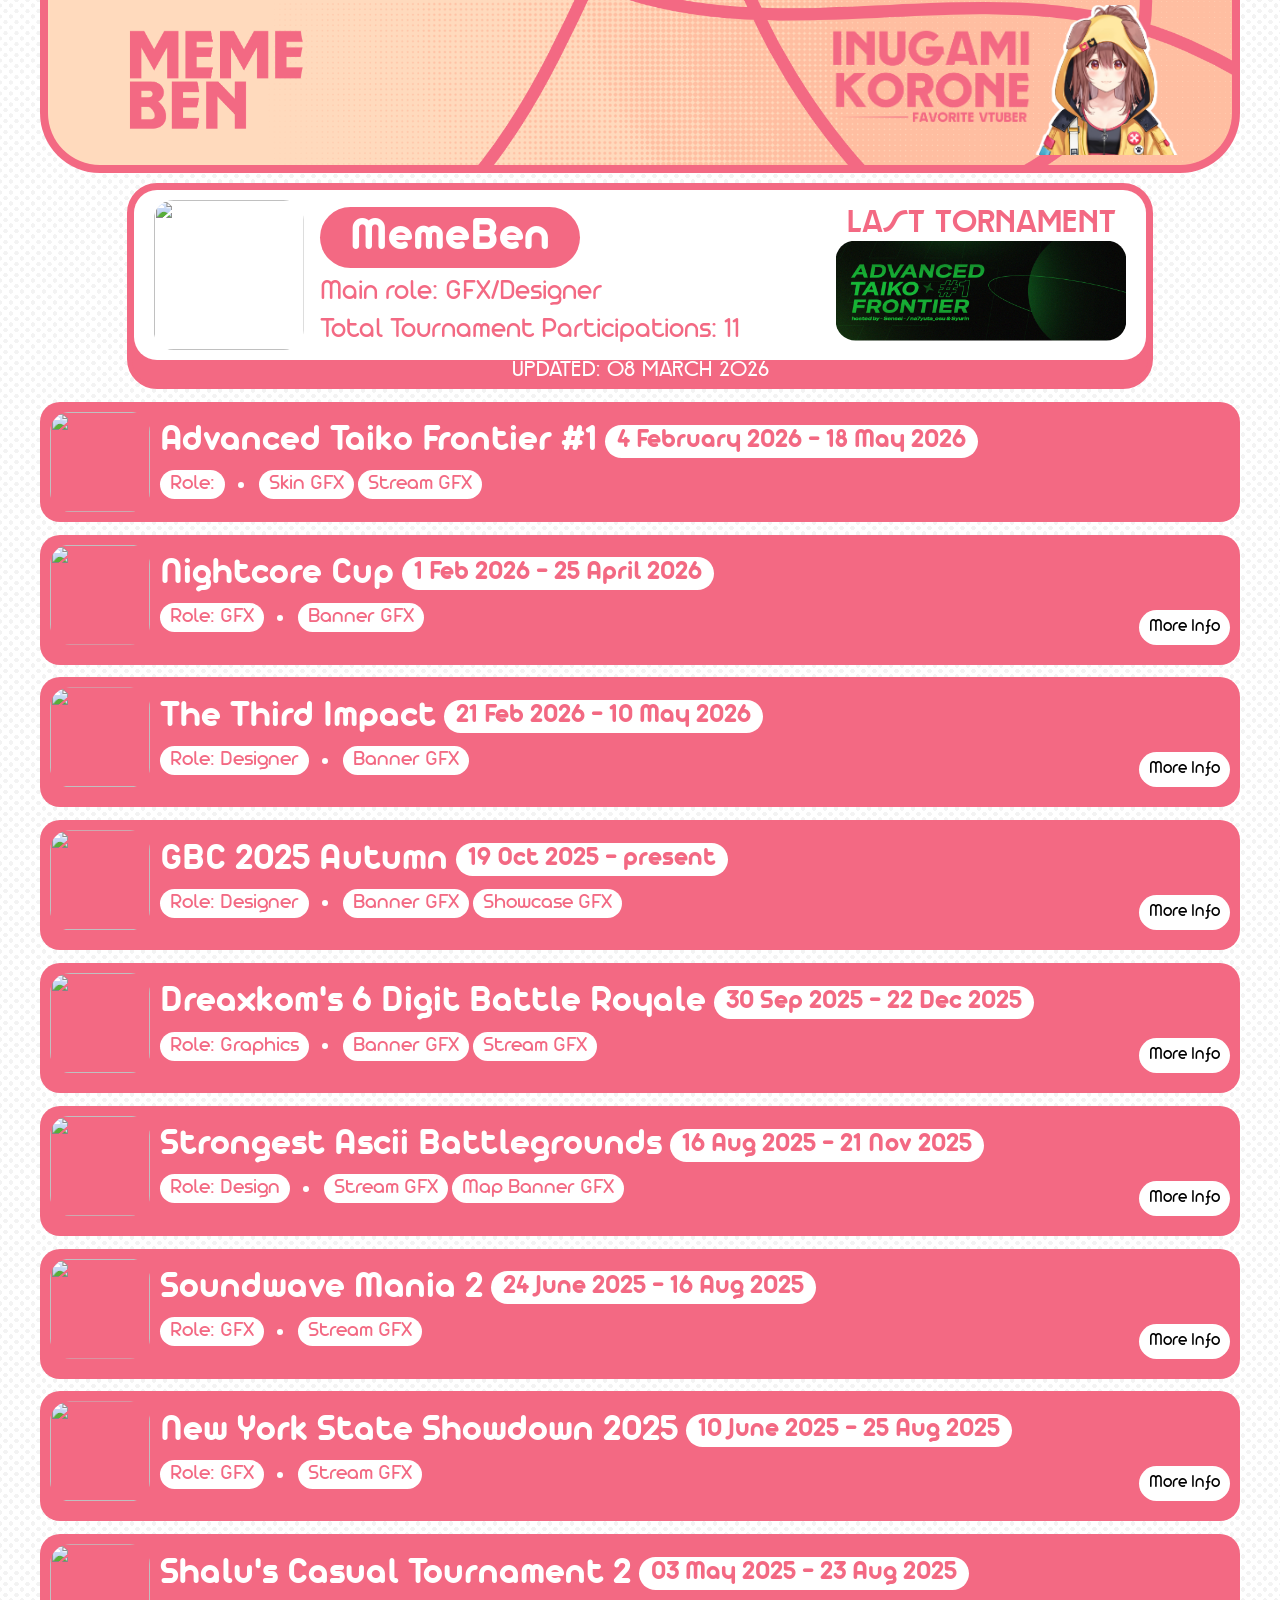
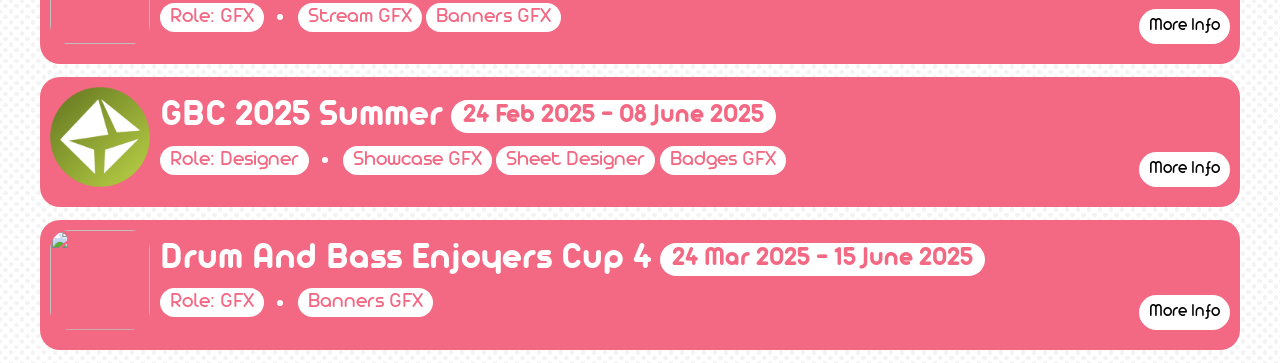
==== portfolio.html @ 687879a4 "Updating New Tournaments" ====
<html lang="en">
    <title>MemeBen's Tournament History</title>
    <head>
        <link rel="icon" href="memeben.ico" type="image/x-icon">
        <link rel="stylesheet" href="fonts.css">
        <link rel="stylesheet" href="portfolio/anim.css">
        <link rel="stylesheet" href="portfolio/main.css">
    </head>
    <body>
        <header>
            <img class="logo" src="logo.png" height="100px"></img>
            <korone>
                <img class="name" src="inu.png" width="200px"></img>
                <img class="korone" src="news/korone.png" height="150px"></img>
            </korone>
        </header>
        <player>
            <insidePlayer>
                <img class="ic" src="https://a.ppy.sh/18171966?1749577875.jpeg" width="150px"></img>
                <info-p>
                    <zones>
                        <nick>MemeBen</nick>
                    </zones>
                    <infoL>Main role: GFX/Designer</infoL>
                    <infoL>Total Tournament Participations: 11</infoL>
                </info-p>
                <last>
                    <lst-t>Last Tornament</lst-t>
                    <a href="https://taiko-frontier.vercel.app/en/atf1"><img class="ic" src="portfolio/exmpls/ATFmain4.png" height="100px"></img></a>
                </last>
            </insidePlayer>
            <updt>Updated: 08 March 2026</updt>
        </player>
        <tourns>
            <tour-box>
                <info-m>
                    <img class="ic" src="https://cdn.discordapp.com/icons/1459033965502402562/7e3ac7be8cafeac6f1b589ba25f91837.webp" width="100px"></img>
                    <tit-b>
                        <tour>
                            <a href="https://taiko-frontier.vercel.app/en/atf1">Advanced Taiko Frontier #1</a><time>4 February 2026 - 18 May 2026</time>
                        </tour>
                        <tags>
                            <role>Role: </role>
                            <roletags>
                                <tag>Skin GFX</tag>
                                <tag>Stream GFX</tag>
                            </roletags>
                        </tags>
                    </tit-b>
                </info-m>
            </tour-box>
            <tour-box>
                <info-m>
                    <img class="ic" src="https://cdn.discordapp.com/icons/1461597170720313502/34dc43364f1acf4e826cc357f7133b22.webp" width="100px"></img>
                    <tit-b>
                        <tour>
                            <a href="https://osu.ppy.sh/community/forums/topics/2173714">Nightcore Cup</a><time>1 Feb 2026 - 25 April 2026</time>
                        </tour>
                        <tags>
                            <role>Role: GFX</role>
                            <roletags>
                                <tag>Banner GFX</tag>
                            </roletags>
                        </tags>
                    </tit-b>
                    <div class="colps" onclick="collaps('NCC')">More Info</div>
                </info-m>
                <div class="contnNCC">
                    <exmp>
                        Main Banner:
                        <img class="exmpl" src="portfolio/exmpls/Banner.png" height="150px">
                    </exmp>
                </div>
            </tour-box>
            <tour-box>
                <info-m>
                    <img class="ic" src="https://cdn.discordapp.com/icons/1382050839799267500/fdd0450c9b1181b3eb192a1c9b322e60.png" width="100px"></img>
                    <tit-b>
                        <tour>
                            <a href="https://osu.ppy.sh/community/forums/topics/2158377">The Third Impact</a><time>21 Feb 2026 - 10 May 2026</time>
                        </tour>
                        <tags>
                            <role>Role: Designer</role>
                            <roletags>
                                <tag>Banner GFX</tag>
                            </roletags>
                        </tags>
                    </tit-b>
                    <div class="colps" onclick="collaps('TTI')">More Info</div>
                </info-m>
                <div class="contnTTI">
                    <exmp>
                        Main Banner:
                        <img class="exmpl" src="portfolio/exmpls/banner3.png" height="150px">
                    </exmp>
                </div>
            </tour-box>
            <tour-box>
                <info-m>
                    <img class="ic" src="https://cdn.discordapp.com/icons/1154385016776822905/efa36dd42c2c02a47d18cd5e38da9c38.png" width="100px"></img>
                    <tit-b>
                        <tour>
                            <a href="https://osu.ppy.sh/community/forums/topics/2135606">GBC 2025 Autumn</a><time>19 Oct 2025 - present</time>
                        </tour>
                        <tags>
                            <role>Role: Designer</role>
                            <roletags>
                                <tag>Banner GFX</tag>
                                <tag>Showcase GFX</tag>
                            </roletags>
                        </tags>
                    </tit-b>
                    <div class="colps" onclick="collaps('GBC25Au')">More Info</div>
                </info-m>
                <div class="contnGBC25Au">
                    <exmp>
                        Main Banner:
                        <img class="exmpl" src="portfolio/exmpls/fifth-fixed.jpg" height="150px">
                    </exmp>
                </div>
            </tour-box>
            <tour-box>
                <info-m>
                    <img class="ic" src="https://cdn.discordapp.com/icons/1295859371330502699/4c0f0af33422fcfa94f4d90eac8d8a99.png" width="100px"></img>
                    <tit-b>
                        <tour>
                            <a href="https://osu.ppy.sh/community/forums/topics/2135606">Dreaxkom's 6 Digit Battle Royale</a><time>30 Sep 2025 - 22 Dec 2025</time>
                        </tour>
                        <tags>
                            <role>Role: Graphics</role>
                            <roletags>
                                <tag>Banner GFX</tag><tag>Stream GFX</tag>
                            </roletags>
                        </tags>
                    </tit-b>
                    <div class="colps" onclick="collaps('6DBR2I')">More Info</div>
                </info-m>
                <div class="contnBR2I">
                    <exmp>
                        Main Banner:
                        <img class="exmpl" src="portfolio/exmpls/1st.png" height="150px">
                    </exmp>
                    <a href="https://drive.google.com/drive/folders/1uKGJGY8dQFeeJdvmcEfN2SBrHuGiaF-o">
                        All Content
                    </a>
                </div>
            </tour-box>
            <tour-box>
                <info-m>
                    <img class="ic" src="https://cdn.discordapp.com/icons/1387560564586184925/963d240b052ca460a5add2343617caaf.png" width="100px"></img>
                    <tit-b>
                        <tour>
                            <a href="https://osu.ppy.sh/community/forums/topics/2104987">Strongest Ascii Battlegrounds</a><time>16 Aug 2025 - 21 Nov 2025</time>
                        </tour>
                        <tags>
                            <role>Role: Design</role>
                            <roletags>
                                <tag>Stream GFX</tag><tag>Map Banner GFX</tag>
                            </roletags>
                        </tags>
                    </tit-b>
                    <div class="colps" onclick="collaps('SAB')">More Info</div>
                </info-m>
                <div class="contnSAB">
                    <exmp>
                        Qualifier NM5 Banner:
                        <img class="exmpl" src="portfolio/exmpls/qual-nm5.png" height="150px">
                    </exmp>
                    <a href="https://drive.google.com/drive/folders/1SZliUXJhoOVesboN_a2pR-aohmSNA7UW">
                        All Content
                    </a>
                </div>
            </tour-box>
            <tour-box>
                <info-m>
                    <img class="ic" src="https://cdn.discordapp.com/icons/1200549931195310302/33ba51b05773b115533d634b9db0a0f0.png" width="100px"></img>
                    <tit-b>
                        <tour>
                            <a href="https://osu.ppy.sh/community/forums/topics/2067944">Soundwave Mania 2</a><time>24 June 2025 - 16 Aug 2025</time>
                        </tour>
                        <tags>
                            <role>Role: GFX</role>
                            <roletags>
                                <tag>Stream GFX</tag>
                            </roletags>
                        </tags>
                    </tit-b>
                    <div class="colps" onclick="collaps('SM2')">More Info</div>
                </info-m>
                <div class="contnM2">
                    <exmp>
                        Tournament Client Background:
                        <img class="exmpl" src="portfolio/exmpls/sm2.png" height="150px">
                    </exmp>
                    <a href="https://drive.google.com/drive/folders/1LwTMz0Hmt2BUdgdyYm0cncBE-f6vT9MR">
                        All Content
                    </a>
                </div>
            </tour-box>
            <tour-box>
                <info-m>
                    <img class="ic" src="https://cdn.discordapp.com/icons/581677151544147978/7e9dec96d9b015ca2be703c200d535bf.png" width="100px"></img>
                    <tit-b>
                        <tour>
                            <a href="https://osu.ppy.sh/community/forums/topics/2090778">New York State Showdown 2025</a><time>10 June 2025 - 25 Aug 2025</time>
                        </tour>
                        <tags>
                            <role>Role: GFX</role>
                            <roletags>
                                <tag>Stream GFX</tag>
                            </roletags>
                        </tags>
                    </tit-b>
                    <div class="colps" onclick="collaps('NYSS25')">More Info</div>
                </info-m>
                <div class="contnN">
                    <exmp>
                        Tournament Client Background:
                        <img class="exmpl" src="portfolio/exmpls/nyss.png" height="150px">
                    </exmp>
                    <a href="https://drive.google.com/drive/folders/14rnNWCMEOkqfQVs_S-iycE-rmlZ5J1H5?usp=drive_link">
                        All Content
                    </a>
                </div>
            </tour-box>
            <tour-box>
                <info-m>
                    <img class="ic" src="https://cdn.discordapp.com/icons/1224428145873125448/ab88af3debbefd0dd38d9470cf4c079b.png" width="100px"></img>
                    <tit-b>
                        <tour>
                            <a href="https://osu.ppy.sh/community/forums/topics/2074239">Shalu's Casual Tournament 2</a><time>03 May 2025 - 23 Aug 2025</time>
                        </tour>
                        <tags>
                            <role>Role: GFX</role>
                            <roletags>
                                <tag>Stream GFX</tag>
                                <tag>Banners GFX</tag>
                            </roletags>
                        </tags>
                    </tit-b>
                    <div class="colps" onclick="collaps('SCT')">More Info</div>
                </info-m>
                <div class="contnS">
                    <exmp>
                        Banner Example:
                        <img class="exmpl" src="portfolio/exmpls/shalu-main-banner.png" height="150px">
                    </exmp>
                    <a href="https://drive.google.com/drive/folders/1uKGJGY8dQFeeJdvmcEfN2SBrHuGiaF-o">
                        All Content
                    </a>
                </div>
            </tour-box>
            <tour-box>
                <info-m>
                    <img class="ic" src="portfolio/arc-icons/gbc.png" width="100px"></img>
                    <tit-b>
                        <tour>
                            <a href="https://osu.ppy.sh/community/forums/topics/2045815">GBC 2025 Summer</a><time>24 Feb 2025 - 08 June 2025</time>
                        </tour>
                        <tags>
                            <role>Role: Designer</role>
                            <roletags>
                                <tag>Showcase GFX</tag>
                                <tag>Sheet Designer</tag>
                                <tag>Badges GFX</tag>
                            </roletags>
                        </tags>
                    </tit-b>
                    <div class="colps" onclick="collaps('GB')">More Info</div>
                </info-m>
                <div class="contnG">
                    <exmp>
                        GrandFinals TB Showcase:
                        <iframe src="https://player.bilibili.com/player.html?isOutside=true&aid=114613987313126&bvid=BV18z7SzDEAX&cid=30288250394&p=1" scrolling="no" frameborder="no" framespacing="0" allowfullscreen="true"></iframe>
                    </exmp>
                    <a href="https://docs.qq.com/sheet/DTWN3SENhT3FRcXJU">
                        Designed Sheet
                    </a>
                </div>
            </tour-box>
            <tour-box>
                <info-m>
                    <img class="ic" src="https://cdn.discordapp.com/icons/930251566236184587/91c1f18720690e0f1a2701b3430ba1e5.png" width="100px"></img>
                    <tit-b>
                        <tour>
                            <a href="https://osu.ppy.sh/community/forums/topics/2045040">Drum And Bass Enjoyers Cup 4</a><time>24 Mar 2025 - 15 June 2025</time>
                        </tour>
                        <tags>
                            <role>Role: GFX</role>
                            <roletags>
                                <tag>Banners GFX</tag>
                            </roletags>
                        </tags>
                    </tit-b>
                    <div class="colps" onclick="collaps('DNB')">More Info</div>
                </info-m>
                <div class="contnD">
                    <exmp>
                        Banner Example:
                        <img class="exmpl" src="portfolio/exmpls/Banner-map.png" height="150px">
                    </exmp>
                    <a href="https://drive.google.com/drive/folders/1bFXJ3-BeDnmY52nuGgUVnZ9UVYeE-q5S">
                        All Content
                    </a>
                </div>
            </tour-box>
        </tourns>
        <script>
                function collaps(id){
                    if(id==="DNB") {
                        var content=document.getElementsByClassName("contnD");
                    } else if(id==="GB") {
                        var content=document.getElementsByClassName("contnG");
                    } else if(id==="SCT") {
                        var content=document.getElementsByClassName("contnS");
                    } else if(id==="NYSS25") {
                        var content=document.getElementsByClassName("contnN");
                    } else if(id==="SM2") {
                        var content=document.getElementsByClassName("contnM2");
                    } else if(id==="SAB") {
                        var content=document.getElementsByClassName("contnSAB");
                    } else if(id==="6DBR2I") {
                        var content=document.getElementsByClassName("contnBR2I");
                    } else if(id==="GBC25Au") {
                        var content=document.getElementsByClassName("contnGBC25Au");
                    } else if(id==="TTI") {
                        var content=document.getElementsByClassName("contnTTI");
                    } else if(id==="NCC") {
                        var content=document.getElementsByClassName("contnNCC");
                    }

                    Array.prototype.forEach.call(content, function(element) {
                        if (element.style.maxHeight) {
                            element.style.maxHeight=null;
                            element.style.padding=null;
                            element.style.opacity=null;
                        } else {
                            element.style.maxHeight="100%";
                            element.style.padding="10px 20px";
                            element.style.opacity=1;
                        };
                    });
                }
        </script>
    </body>
</html>
---- fonts.css ----
@font-face {
    font-family: Casagrande-Bold;
    src: url(fonts/CasagrandeAntifascista-Bold_0.ttf);
}

@font-face {
    font-family: Casagrande;
    src: url(fonts/CasagrandeAntifascista-Medium_0.ttf);
}

@font-face {
    font-family: Casagrande-Reg;
    src: url(fonts/CasagrandeAntifascista-Regular_0.ttf);
}

@font-face {
    font-family: Arista-Bold;
    src: url(fonts/AristaPro-Bold.ttf);
}

@font-face {
    font-family: Arista;
    src: url(fonts/AristaPro-Regular.ttf);
}
---- portfolio/anim.css ----
player {
    animation-duration: 1s;
    animation-name:Appear;
}

tour-box {
    animation-duration:2s;
    animation-name:Appear;
}

@keyframes Appear {
    from {
        translate:0 3vh;
        opacity:0;
    }

    to {
        translate:0;
        opacity:1;
    }
}
---- portfolio/main.css ----
body {
    max-width:1200px;
    margin:auto;
    background-image:url(grain.png);
    background-size: 0.5;
    background-repeat:repeat;
    overflow-x:hidden;
}

h1 {
    font-size: 4rem;
}

h1::before,
h1::after {
    display: inline-block;
    content: "";
    border-top: 3px solid #f36983;
    width:10vw;
    margin: 0 1rem;
    transform: translateY(-1rem);
    border-radius:2px;
}

header {
    display:flex;
    align-items:center;
    justify-content:space-between;
    padding:5px 50px 10px 80px;
    border:8px solid #f36983;
    background-color:#ffdabd;
    background-image:url(bg.png);
    background-position:0 70%;
    background-size:cover;
    border-top:#ffa39900;
    border-radius:0 0 60px 60px;
}

korone {
    display: flex;
    align-items: center;
}


headers {
    display:flex;
    justify-content:space-evenly;
}

txt {
    font-family:Casagrande;
    font-size:50px;
    color:#f36983;
}

txt:hover {
    cursor: default;
}

player {
    border-radius:30px;
    background:#f36983;
    border:5px solid #f36983;
    display:grid;
    padding:2px;
    justify-content:center;
    width:fit-content;
    margin:10px auto;
}

insidePlayer {
    border-radius:23px;
    padding:10px 20px;
    background:white;
    display:flex;
    justify-content:center;
    width:fit-content;
}

updt {
    font-family:Casagrande-Reg;
    font-size:1.4em;
    color:white;
    text-align: center;
}

info-p {
    display:grid;
    align-content:space-around;
    margin-left:1em;
    margin-right:5em;
}

infoL {
    font-family:Arista;
    font-size:1.8em;
    color:#f36983;  
}

nick {
    padding:10px 30px;
    border-radius:40px;
    background:#f36983;
    font-family:Arista-Bold;
    color:white;
    font-size:3em;
}

zones {
    display:flex;
    align-items:center;
}

zone {
    font-family:Arista;
    font-size:2em;
    color:#f36983;  
}

zone::before {
    content:"";
    margin:auto 0.5em auto;
    border:2px solid #f36983; 
    border-radius:10px;
}

last {
    margin-left:1em;
    display:grid;
    justify-content:end;
    align-content:center;
}

lst-t {
    font-family:Casagrande;
    font-size:2em;
    color:#f36983;
    text-align:center;
}

tour-box {
    display:block;
    background:#f36983;
    padding:10px;
    border-radius:20px;
    margin:1vw 0;
}

tour {
    display:flex;
    align-items:center;
}

time {
    margin-left:0.3em;
    padding:5px 12px;
    font-family:Arista-Bold;
    color:#f36983;
    font-size:1.7em;
    background:white;
    border-radius:20px;
}

info-m {
    display:flex;
}

tit-b {
    margin-left:10px;
    display:grid;
    align-content:space-evenly;
    justify-content:center;
}

tit-b a {
    font-family:Arista-Bold;
    color:white;
    font-size:2.4em;
    text-decoration:none;
}

tags {
    display:flex;
}

role {
    font-family:Arista;
    color:#f36983;
    font-size:1.4em;
    border-radius:20px;
    background:white;
    padding:5px 10px;
}

tag {
    font-family:Arista;
    color:#f36983;
    font-size:1.4em;
    border-radius:20px;
    background:white;
    padding:5px 10px;
    margin:0 0.1em;
}

roletags {
    display:flex;
    justify-content:center;
    align-items:center;
}

roletags::before {
    content:"";
    margin:auto 0.8em auto;
    border:3px solid rgb(255, 255, 255);
    border-radius:10px;
}

.colps {
    font-family:Arista;
    font-size:1.1em;
    user-select: none;
    display:block;
    margin-left:auto;
    margin-right:0;
    margin-top:auto;
    margin-bottom:0;
    background-color:white;
    padding:10px;
    border-radius:20px;
    transition: background-color 0.3s;
}

.colps:hover {
    background-color:rgb(212, 212, 212);
}

.contnD, .contnG, .contnS, .contnN, .contnM2, .contnD6, .contnSAB, .contnBR2I, .contnGBC25Au, .contnTTI, .contnNCC, .contnATF1 {
    display:grid;
    margin-top:10px;
    background:white;
    border-radius:20px;
    padding:0;
    max-height:0;
    opacity:0;
    overflow:hidden;
    transition:max-height 0.4s ease-out, opacity 0.5s, padding 0.3s ease-in-out;
}

exmp {
    display:flex;
    justify-content:space-between;
    align-items:center;
    font-family:Arista;
    font-size:2em;
}

.exmpl {
    clip-path:xywh(0 0 100% 100% round 20px)
}

.contnD a, .contnS a, .contnG a, .contnM2 a, .contnN a, .contnD6 a, .contnSAB a, .contnBR2I a {
    display:flex;
    justify-content:space-around;
    margin-top:10px;
    text-decoration:none;
    border-radius:20px;
    background-color:#f36983;
    color:white;
    font-family:Arista-Bold;
    font-size:1.5em;
    text-decoration:none;
    transition: background-color 0.3s;
    padding:6px;
}

.contnD a:hover, .contnS a:hover, .contnG a:hover, .contnM2 a:hover, .contnN a:hover, .contnSAB a:hover, .contnBR2I a:hover{
    background-color:#ee5d78;
}

.ic {
    clip-path:xywh(0 0 100% 100% round 20px)
}
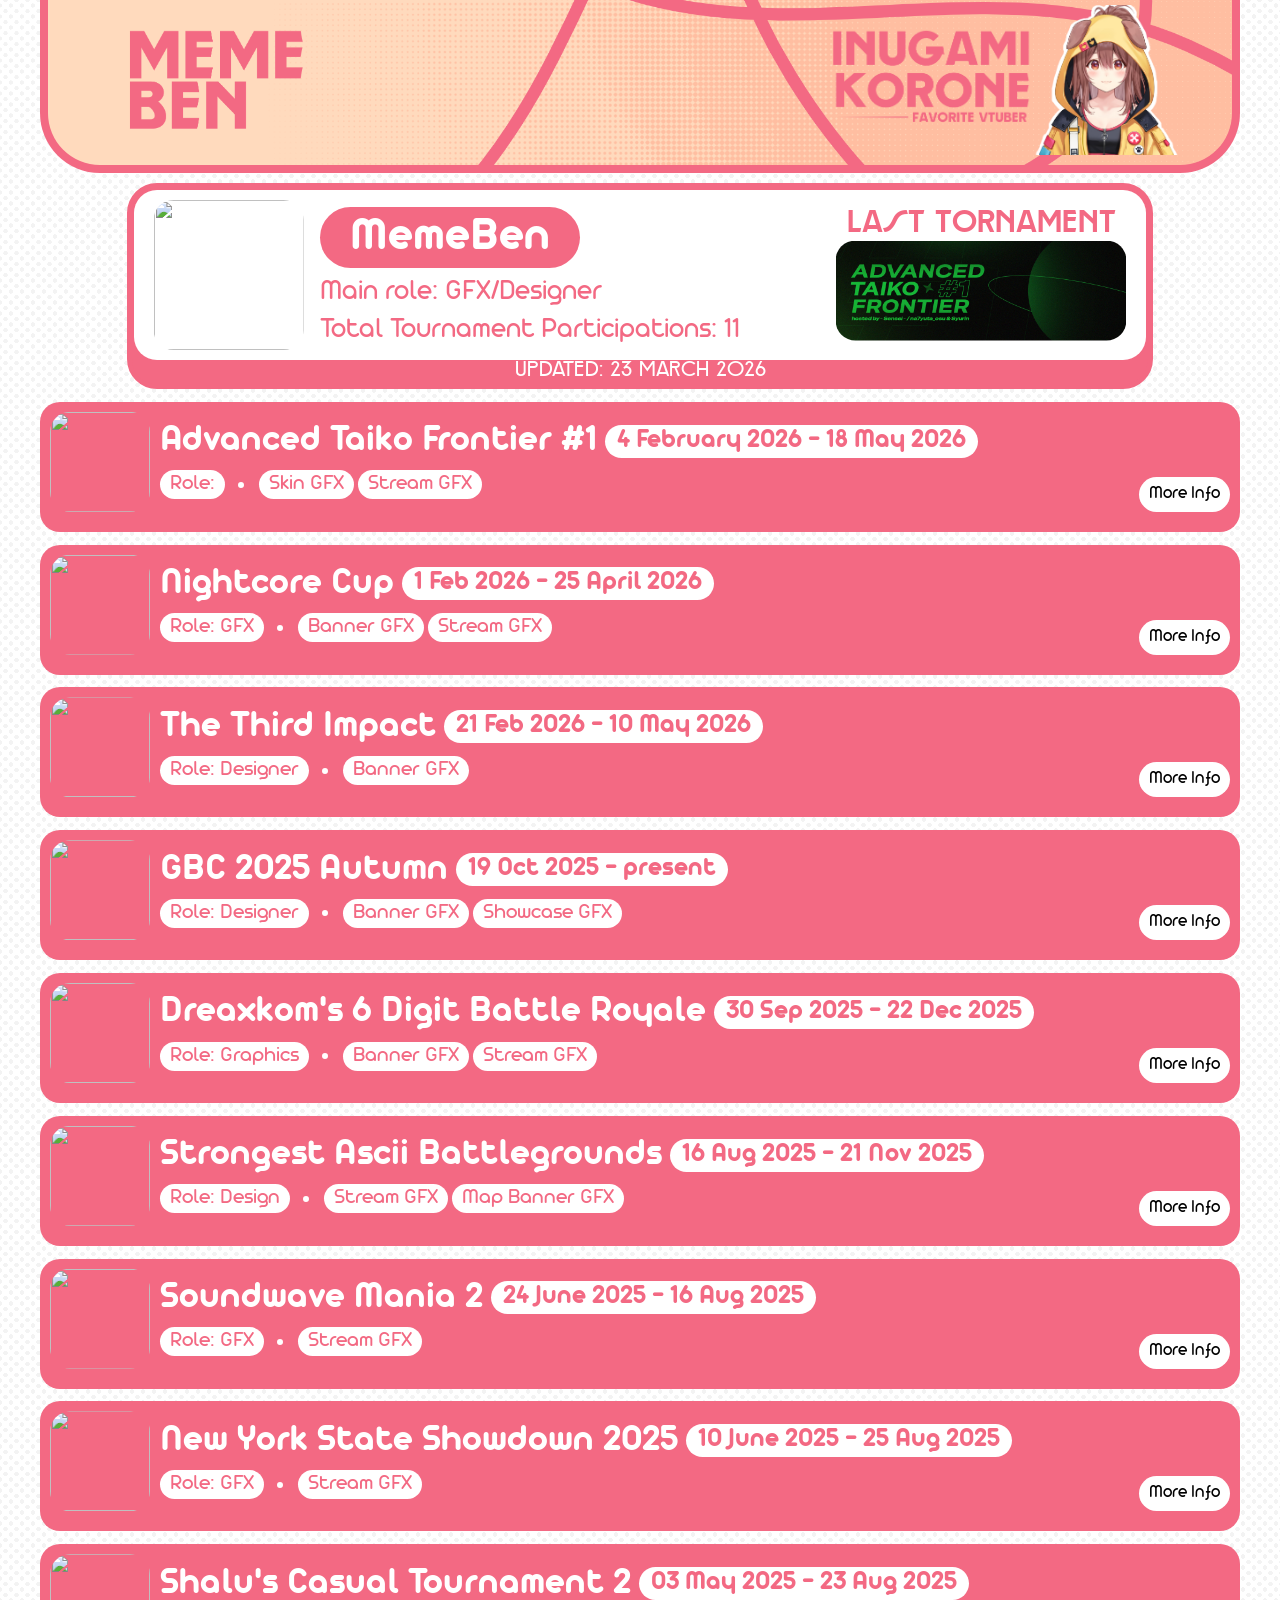
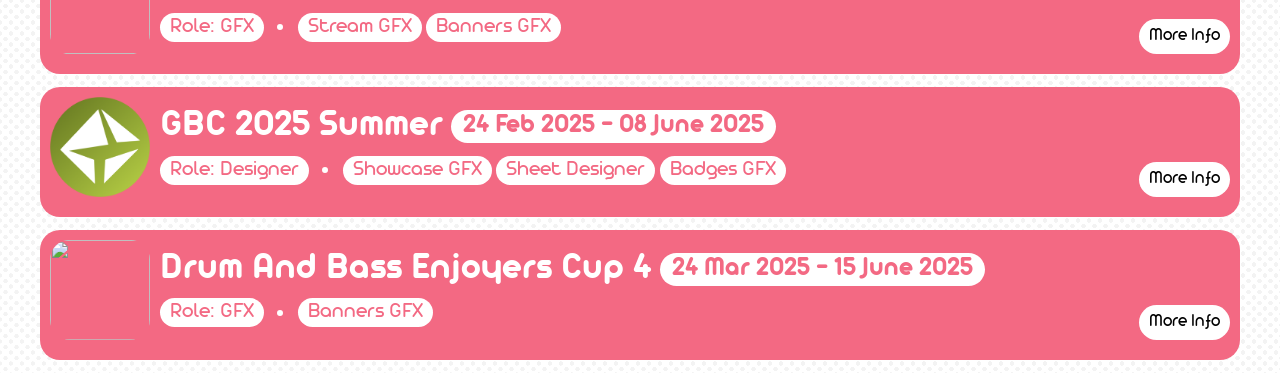
==== commit 3c8dff49: "Upd (New info abt NCC&ATF#1)" ====
--- a/portfolio.html
+++ b/portfolio.html
@@ -29,7 +29,7 @@
                     <a href="https://taiko-frontier.vercel.app/en/atf1"><img class="ic" src="portfolio/exmpls/ATFmain4.png" height="100px"></img></a>
                 </last>
             </insidePlayer>
-            <updt>Updated: 08 March 2026</updt>
+            <updt>Updated: 23 March 2026</updt>
         </player>
         <tourns>
             <tour-box>
@@ -47,6 +47,14 @@
                             </roletags>
                         </tags>
                     </tit-b>
+                    <div class="colps" onclick="collaps('ATF1')">More Info</div>
+                </info-m>
+                <div class="contnATF1">
+                    <exmp>
+                        Taiko Background:
+                        <img class="exmpl" src="portfolio/exmpls/taiko.png" height="150px">
+                    </exmp>
+                </div>
                 </info-m>
             </tour-box>
             <tour-box>
@@ -60,6 +68,7 @@
                             <role>Role: GFX</role>
                             <roletags>
                                 <tag>Banner GFX</tag>
+                                <tag>Stream GFX</tag>
                             </roletags>
                         </tags>
                     </tit-b>
@@ -67,8 +76,8 @@
                 </info-m>
                 <div class="contnNCC">
                     <exmp>
-                        Main Banner:
-                        <img class="exmpl" src="portfolio/exmpls/Banner.png" height="150px">
+                        "Starting Soon" Screen:
+                        <img class="exmpl" src="portfolio/exmpls/NCC-str-sn.png" height="150px">
                     </exmp>
                 </div>
             </tour-box>
@@ -271,7 +280,7 @@
                 <div class="contnG">
                     <exmp>
                         GrandFinals TB Showcase:
-                        <iframe src="https://player.bilibili.com/player.html?isOutside=true&aid=114613987313126&bvid=BV18z7SzDEAX&cid=30288250394&p=1" scrolling="no" frameborder="no" framespacing="0" allowfullscreen="true"></iframe>
+                        <iframe src="https://player.bilibili.com/player.html?isOutside=true&aid=114613987313126&bvid=BV18z7SzDEAX&cid=30288250394&p=1&autoplay=0&muted=1" scrolling="no" frameborder="no" framespacing="0" allowfullscreen="true"></iframe>
                     </exmp>
                     <a href="https://docs.qq.com/sheet/DTWN3SENhT3FRcXJU">
                         Designed Sheet
@@ -327,6 +336,8 @@
                         var content=document.getElementsByClassName("contnTTI");
                     } else if(id==="NCC") {
                         var content=document.getElementsByClassName("contnNCC");
+                    } else if(id==="ATF1") {
+                        var content=document.getElementsByClassName("contnATF1");
                     }
 
                     Array.prototype.forEach.call(content, function(element) {
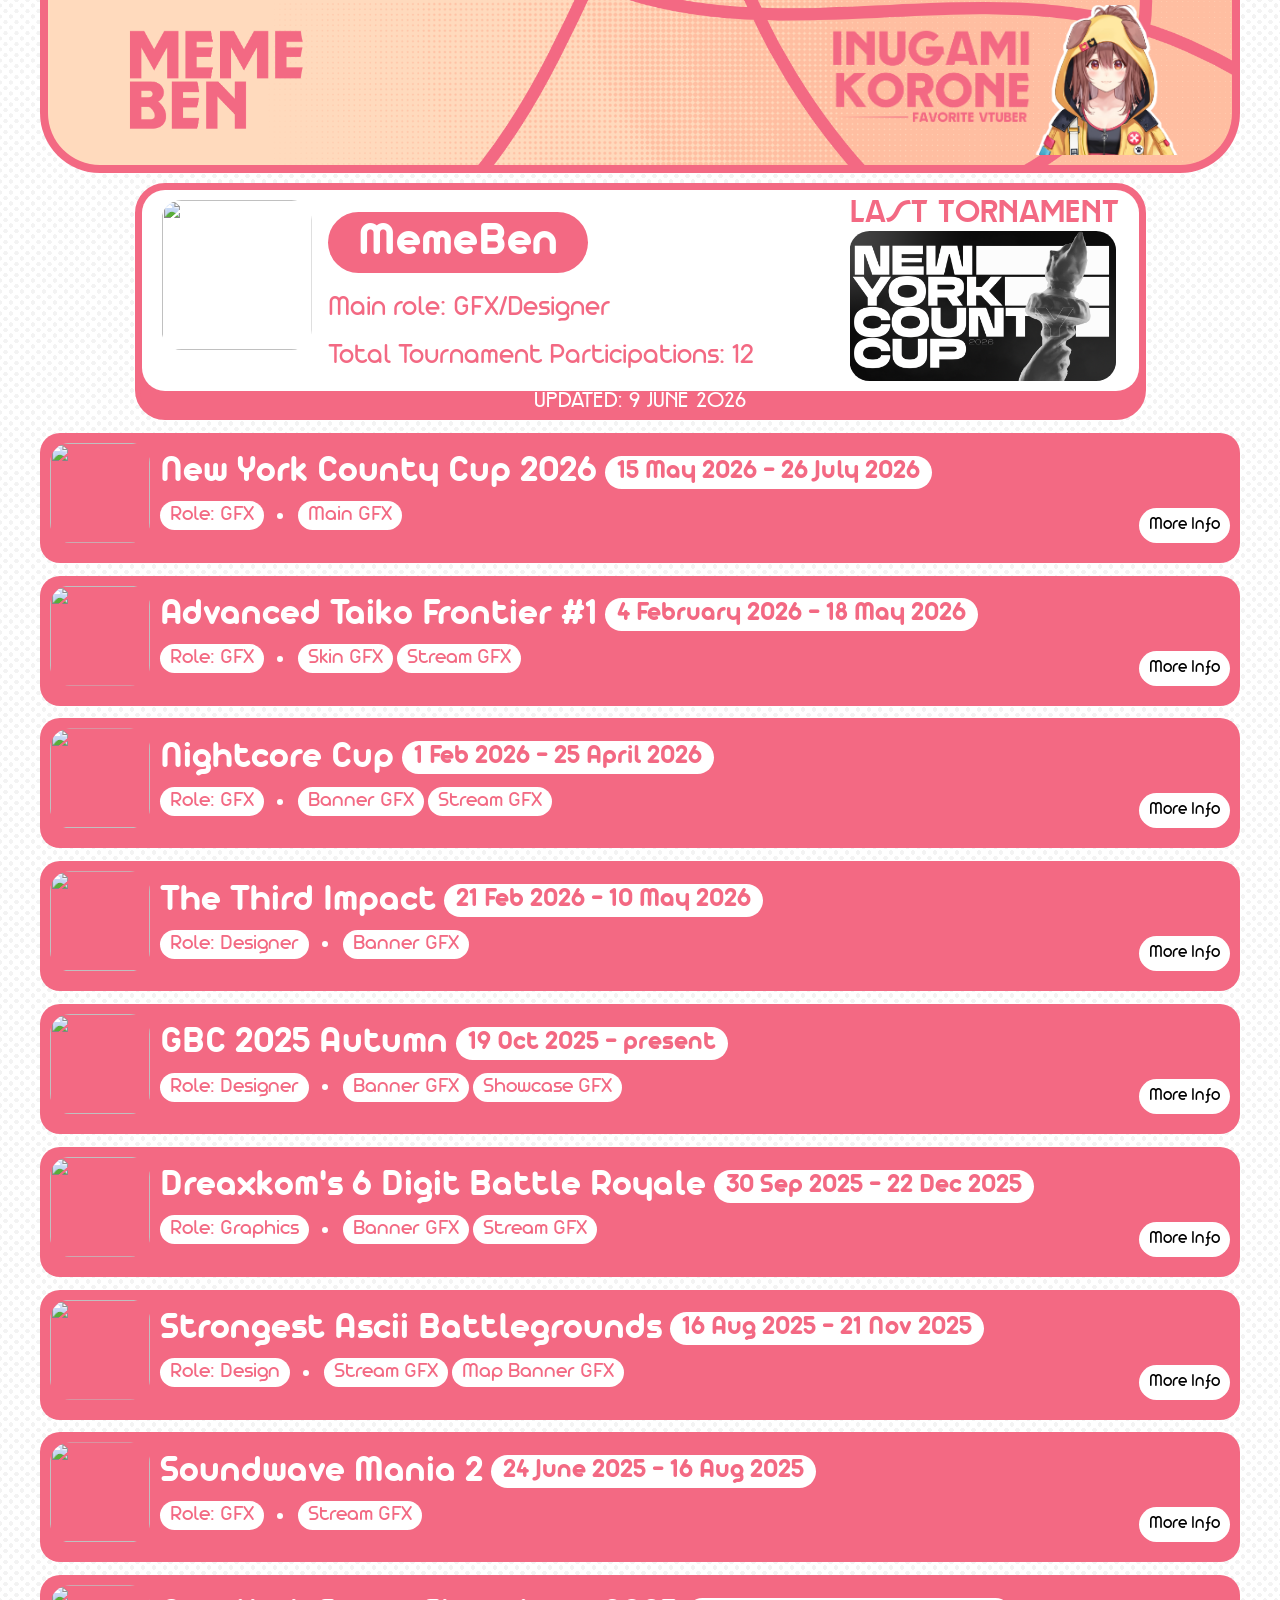
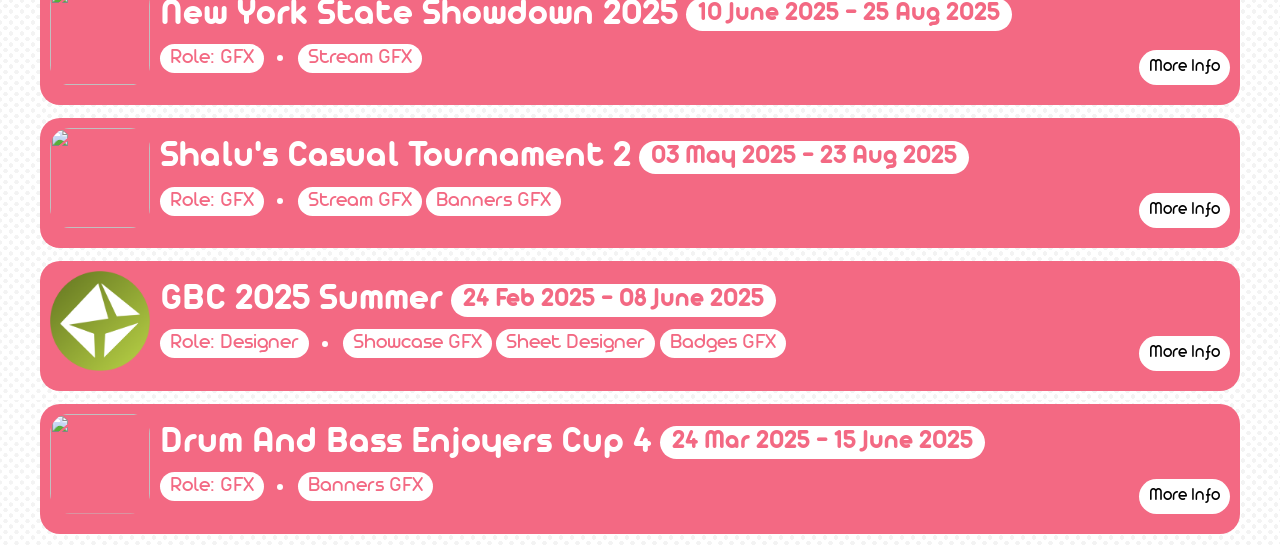
==== commit 8d0d48a0: "NYCC added (also fixed icons)" ====
--- a/portfolio.html
+++ b/portfolio.html
@@ -22,25 +22,52 @@
                         <nick>MemeBen</nick>
                     </zones>
                     <infoL>Main role: GFX/Designer</infoL>
-                    <infoL>Total Tournament Participations: 11</infoL>
+                    <infoL>Total Tournament Participations: 12</infoL>
                 </info-p>
                 <last>
                     <lst-t>Last Tornament</lst-t>
-                    <a href="https://taiko-frontier.vercel.app/en/atf1"><img class="ic" src="portfolio/exmpls/ATFmain4.png" height="100px"></img></a>
+                    <a href="https://taiko-frontier.vercel.app/en/atf1"><img class="ic" src="portfolio/exmpls/final (compessed size).png" height="150px"></img></a>
                 </last>
             </insidePlayer>
-            <updt>Updated: 23 March 2026</updt>
+            <updt>Updated: 9 June 2026</updt>
         </player>
         <tourns>
             <tour-box>
                 <info-m>
+                    <img class="ic" src="https://cdn.discordapp.com/icons/581677151544147978/7e9dec96d9b015ca2be703c200d535bf.webp" width="100px"></img>
+                    <tit-b>
+                        <tour>
+                            <a href="https://osu.ppy.sh/community/forums/topics/2206326">New York County Cup 2026</a><time>15 May 2026 - 26 July 2026</time>
+                        </tour>
+                        <tags>
+                            <role>Role: GFX</role>
+                            <roletags>
+                                <tag>Main GFX</tag>
+                            </roletags>
+                        </tags>
+                    </tit-b>
+                    <div class="colps" onclick="collaps('NYCC26')">More Info</div>
+                </info-m>
+                <div class="contnNYCC26">
+                    <exmp>
+                        Teaser:
+                        <img class="exmpl" src="portfolio/exmpls/final (compessed size).png" height="150px">
+                    </exmp>
+                    <a href="https://drive.google.com/drive/folders/1YgIQInfv7Oxj8IZeXO-aFNdajTx5wsxh">
+                        All Content
+                    </a>
+                </div>
+                </info-m>
+            </tour-box>
+            <tour-box>
+                <info-m>
                     <img class="ic" src="https://cdn.discordapp.com/icons/1459033965502402562/7e3ac7be8cafeac6f1b589ba25f91837.webp" width="100px"></img>
                     <tit-b>
                         <tour>
                             <a href="https://taiko-frontier.vercel.app/en/atf1">Advanced Taiko Frontier #1</a><time>4 February 2026 - 18 May 2026</time>
                         </tour>
                         <tags>
-                            <role>Role: </role>
+                            <role>Role: GFX</role>
                             <roletags>
                                 <tag>Skin GFX</tag>
                                 <tag>Stream GFX</tag>
@@ -59,7 +86,7 @@
             </tour-box>
             <tour-box>
                 <info-m>
-                    <img class="ic" src="https://cdn.discordapp.com/icons/1461597170720313502/34dc43364f1acf4e826cc357f7133b22.webp" width="100px"></img>
+                    <img class="ic" src="https://cdn.discordapp.com/icons/1461597170720313502/35a84292ee8d5ad1bb99b9df7bf1d746.webp" width="100px"></img>
                     <tit-b>
                         <tour>
                             <a href="https://osu.ppy.sh/community/forums/topics/2173714">Nightcore Cup</a><time>1 Feb 2026 - 25 April 2026</time>
@@ -83,7 +110,7 @@
             </tour-box>
             <tour-box>
                 <info-m>
-                    <img class="ic" src="https://cdn.discordapp.com/icons/1382050839799267500/fdd0450c9b1181b3eb192a1c9b322e60.png" width="100px"></img>
+                    <img class="ic" src="https://cdn.discordapp.com/icons/1382050839799267500/d3c53ca75a4118a62311a51142643059.webp" width="100px"></img>
                     <tit-b>
                         <tour>
                             <a href="https://osu.ppy.sh/community/forums/topics/2158377">The Third Impact</a><time>21 Feb 2026 - 10 May 2026</time>
@@ -338,6 +365,8 @@
                         var content=document.getElementsByClassName("contnNCC");
                     } else if(id==="ATF1") {
                         var content=document.getElementsByClassName("contnATF1");
+                    } else if(id==="NYCC26") {
+                        var content=document.getElementsByClassName("contnNYCC26");
                     }
 
                     Array.prototype.forEach.call(content, function(element) {
--- a/portfolio/main.css
+++ b/portfolio/main.css
@@ -234,7 +234,7 @@
     background-color:rgb(212, 212, 212);
 }
 
-.contnD, .contnG, .contnS, .contnN, .contnM2, .contnD6, .contnSAB, .contnBR2I, .contnGBC25Au, .contnTTI, .contnNCC, .contnATF1 {
+.contnD, .contnG, .contnS, .contnN, .contnM2, .contnD6, .contnSAB, .contnBR2I, .contnGBC25Au, .contnTTI, .contnNCC, .contnATF1, .contnNYCC26 {
     display:grid;
     margin-top:10px;
     background:white;
@@ -258,7 +258,7 @@
     clip-path:xywh(0 0 100% 100% round 20px)
 }
 
-.contnD a, .contnS a, .contnG a, .contnM2 a, .contnN a, .contnD6 a, .contnSAB a, .contnBR2I a {
+.contnD a, .contnS a, .contnG a, .contnM2 a, .contnN a, .contnD6 a, .contnSAB a, .contnBR2I a, .contnNYCC26 a {
     display:flex;
     justify-content:space-around;
     margin-top:10px;
@@ -273,7 +273,7 @@
     padding:6px;
 }
 
-.contnD a:hover, .contnS a:hover, .contnG a:hover, .contnM2 a:hover, .contnN a:hover, .contnSAB a:hover, .contnBR2I a:hover{
+.contnD a:hover, .contnS a:hover, .contnG a:hover, .contnM2 a:hover, .contnN a:hover, .contnSAB a:hover, .contnBR2I a:hover, .contnNYCC26 a:hover{
     background-color:#ee5d78;
 }
 
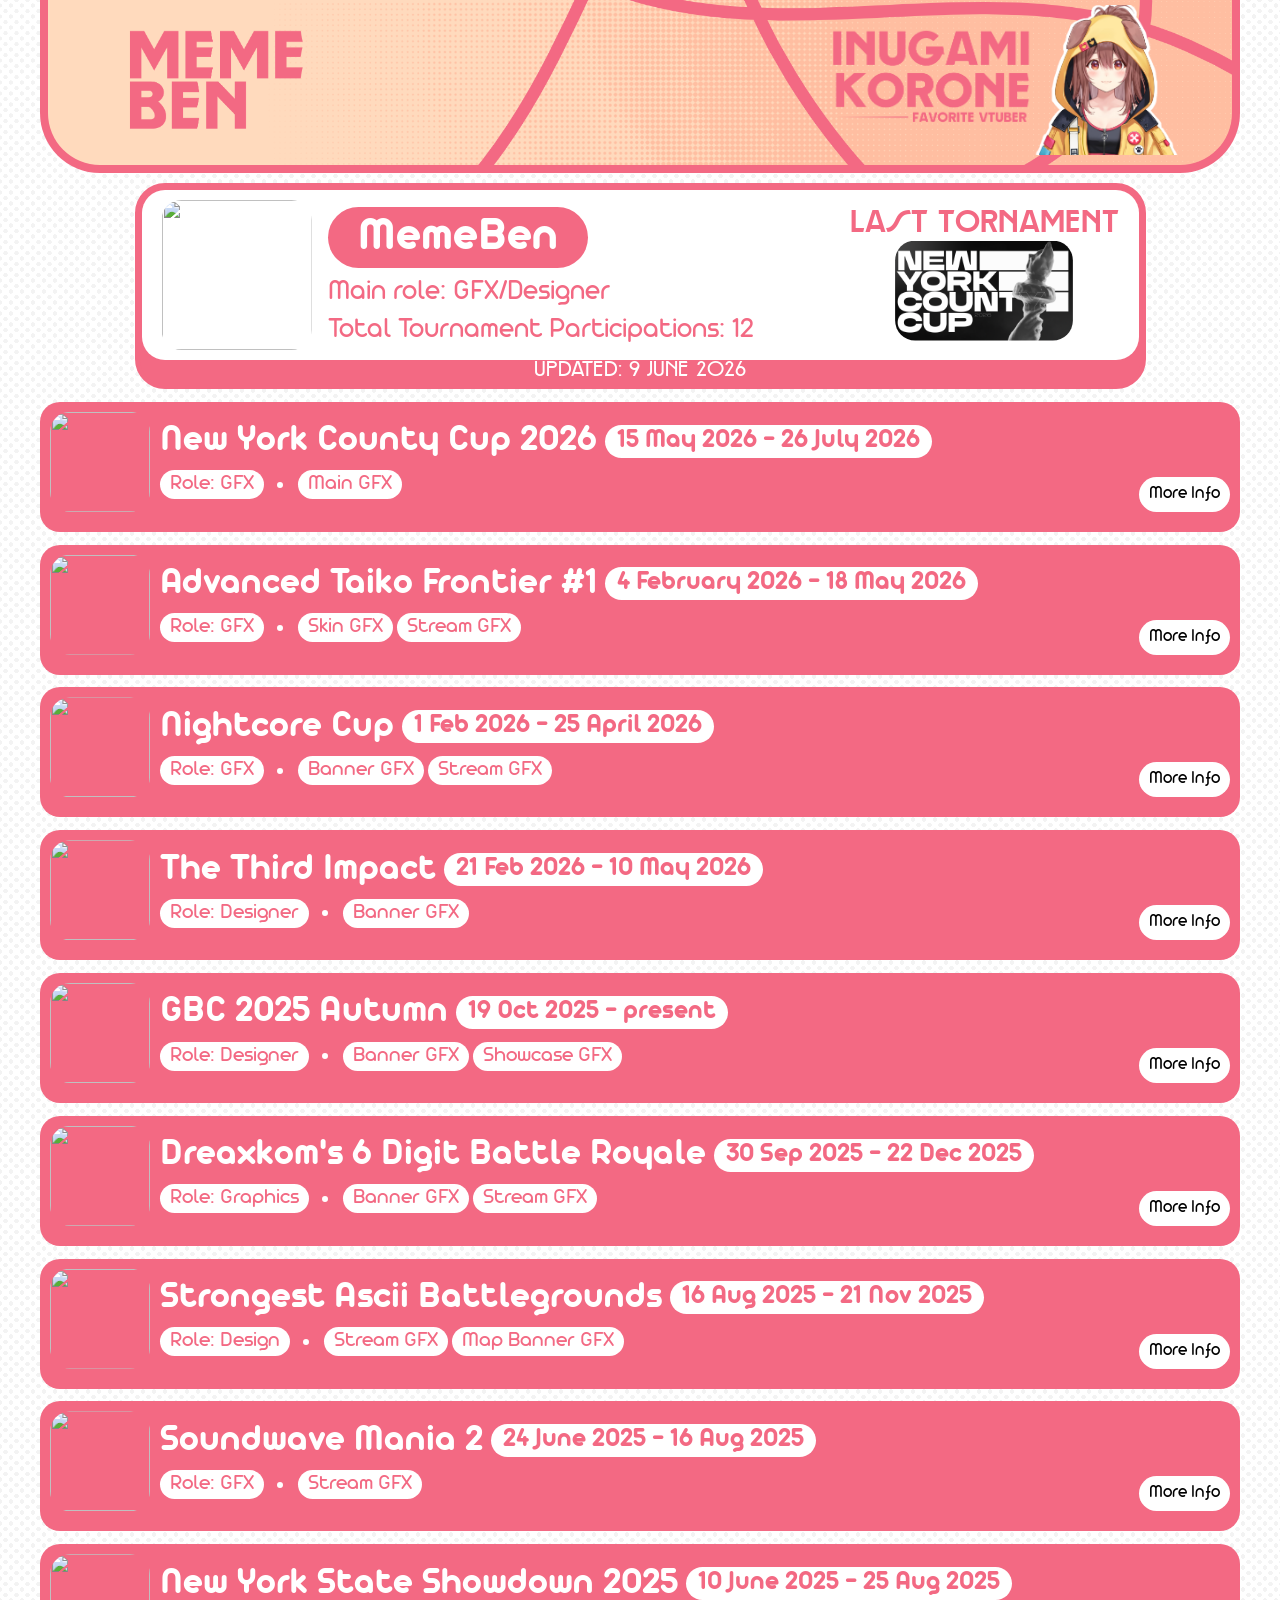
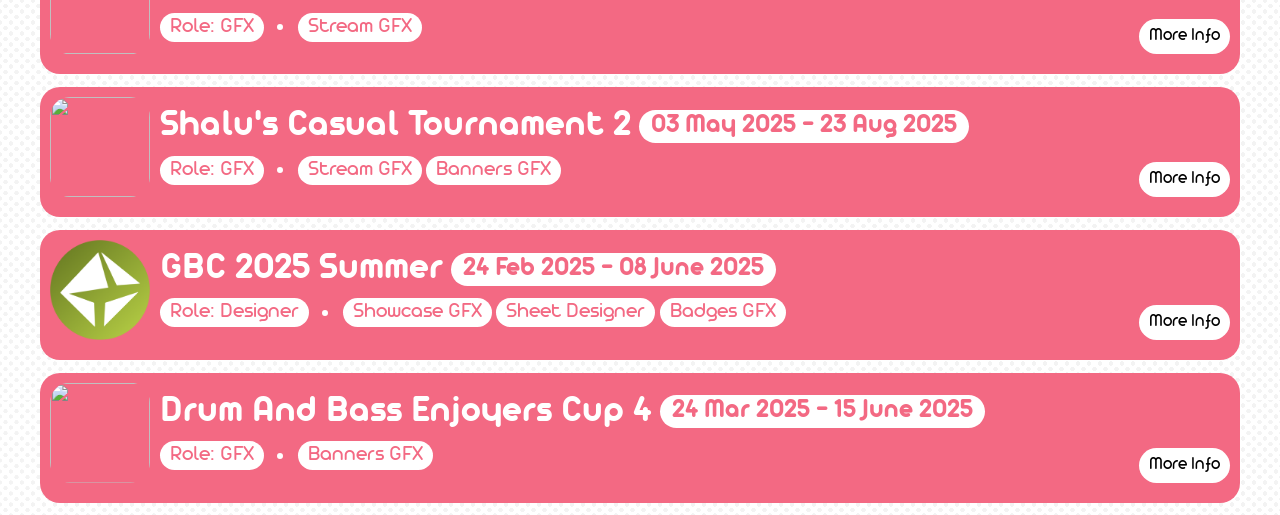
==== commit 8b4f9a99: "Upd (I hate gith pgs)" ====
--- a/portfolio.html
+++ b/portfolio.html
@@ -26,7 +26,7 @@
                 </info-p>
                 <last>
                     <lst-t>Last Tornament</lst-t>
-                    <a href="https://taiko-frontier.vercel.app/en/atf1"><img class="ic" src="portfolio/exmpls/final (compessed size).png" height="150px"></img></a>
+                    <a href="https://taiko-frontier.vercel.app/en/atf1"><img class="ic" src="portfolio/exmpls/final (compessed size).png" height="100px"></img></a>
                 </last>
             </insidePlayer>
             <updt>Updated: 9 June 2026</updt>
--- a/portfolio/main.css
+++ b/portfolio/main.css
@@ -131,6 +131,11 @@
     align-content:center;
 }
 
+last .ic {
+    display:flex;
+    margin:auto;
+}
+
 lst-t {
     font-family:Casagrande;
     font-size:2em;
@@ -258,7 +263,7 @@
     clip-path:xywh(0 0 100% 100% round 20px)
 }
 
-.contnD a, .contnS a, .contnG a, .contnM2 a, .contnN a, .contnD6 a, .contnSAB a, .contnBR2I a, .contnNYCC26 a {
+.contnD a, .contnS a, .contnG a, .contnM2 a, .contnN a, .contnD6 a, .contnSAB a, .contnBR2I a {
     display:flex;
     justify-content:space-around;
     margin-top:10px;
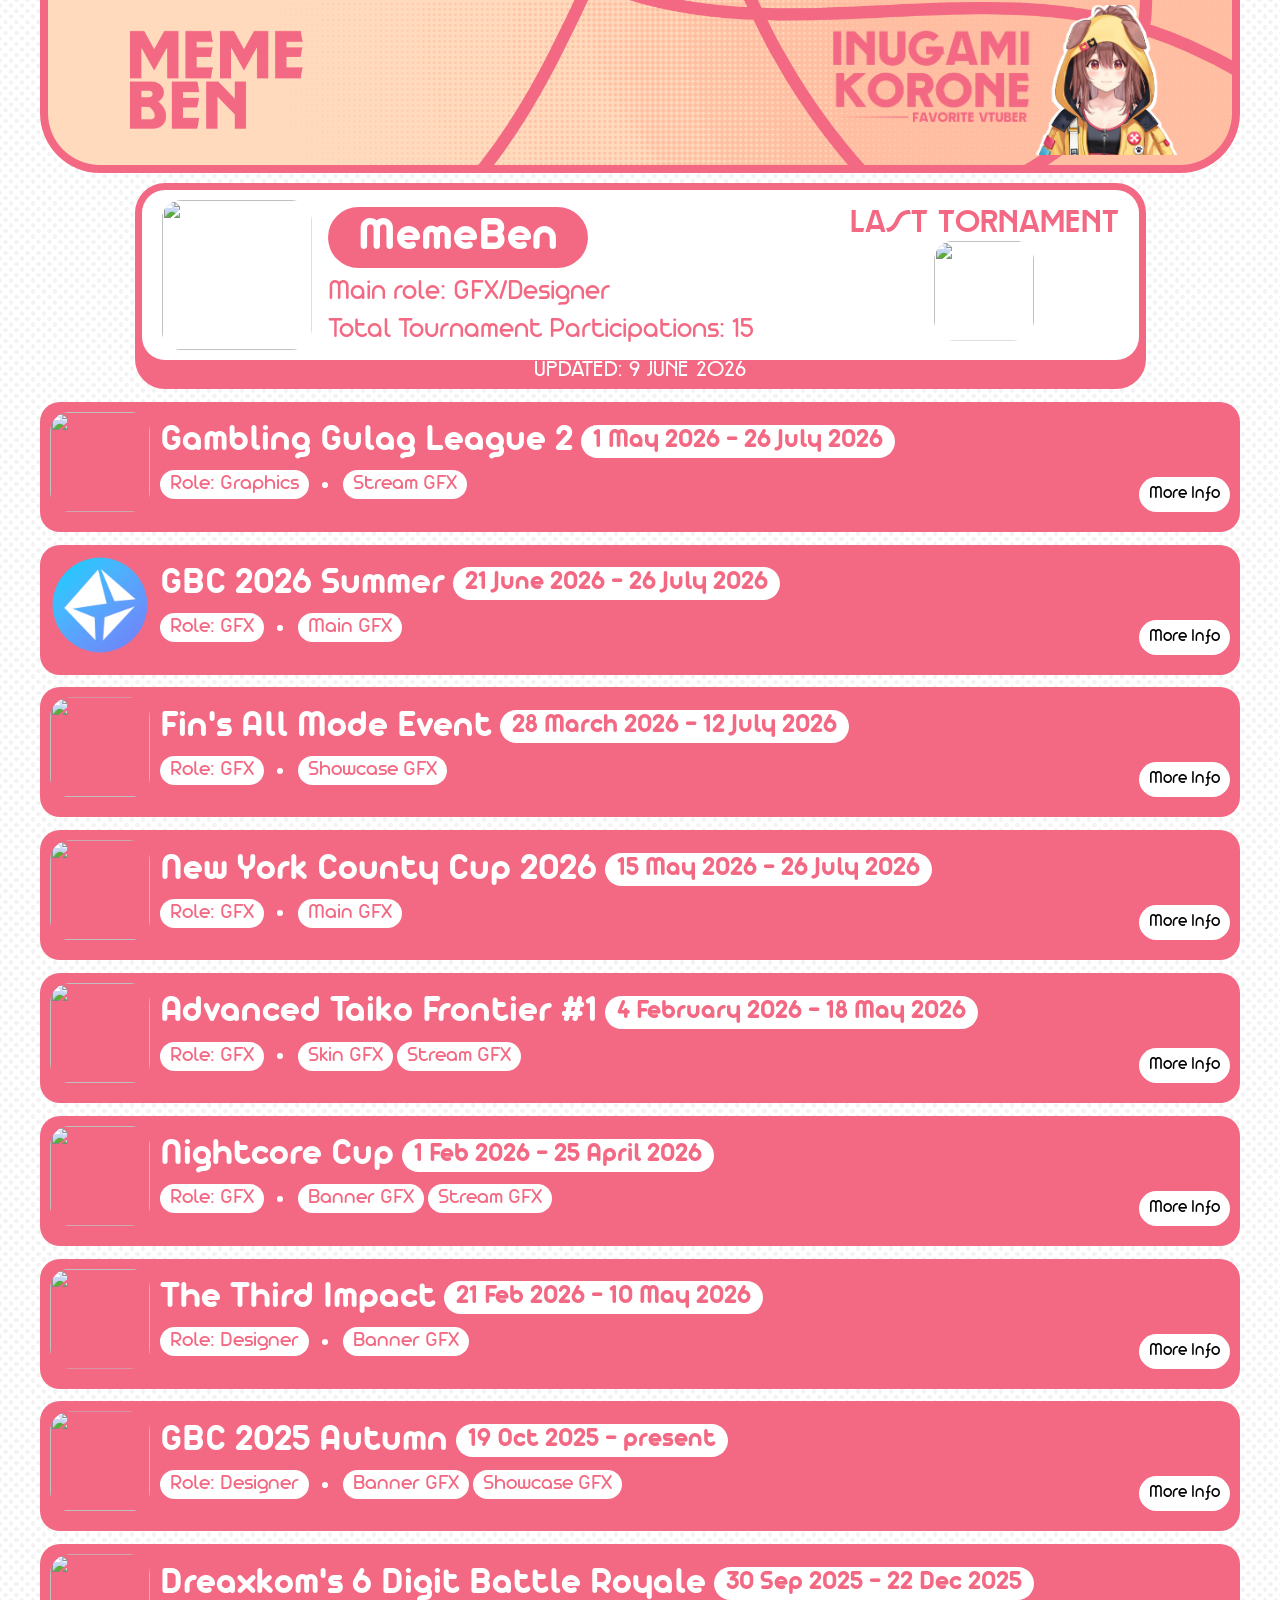
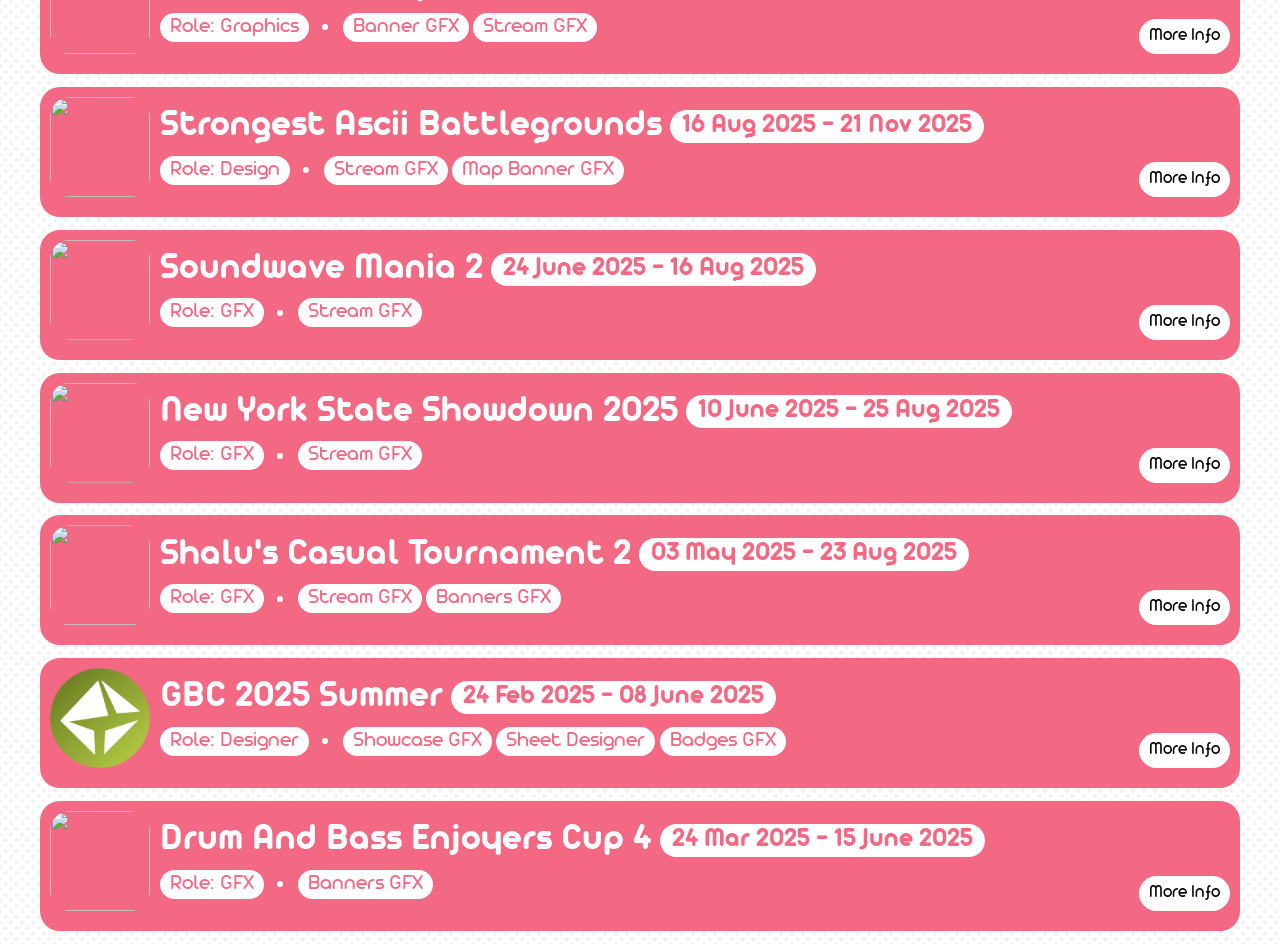
==== commit 5e9fee48: "Updt" ====
--- a/portfolio.html
+++ b/portfolio.html
@@ -22,11 +22,11 @@
                         <nick>MemeBen</nick>
                     </zones>
                     <infoL>Main role: GFX/Designer</infoL>
-                    <infoL>Total Tournament Participations: 12</infoL>
+                    <infoL>Total Tournament Participations: 15</infoL>
                 </info-p>
                 <last>
                     <lst-t>Last Tornament</lst-t>
-                    <a href="https://taiko-frontier.vercel.app/en/atf1"><img class="ic" src="portfolio/exmpls/final (compessed size).png" height="100px"></img></a>
+                    <a href="https://osu.ppy.sh/community/forums/topics/2176063"><img class="ic" src="https://i.ppy.sh/528e3861bc07b6c49e0da38edd413a3224387337/68747470733a2f2f617269616f73752e6e656f6369746965732e6f72672f67676c62616e6e65722e706e67" height="100px"></img></a>
                 </last>
             </insidePlayer>
             <updt>Updated: 9 June 2026</updt>
@@ -34,7 +34,79 @@
         <tourns>
             <tour-box>
                 <info-m>
-                    <img class="ic" src="https://cdn.discordapp.com/icons/581677151544147978/7e9dec96d9b015ca2be703c200d535bf.webp" width="100px"></img>
+                    <img class="ic" src="https://cdn.discordapp.com/icons/1461287490811068418/58b5c9c4e8071ea4b2a3020217592a2e.webp" width="100px"></img>
+                    <tit-b>
+                        <tour>
+                            <a href="https://osu.ppy.sh/community/forums/topics/2176063">Gambling Gulag League 2</a><time>1 May 2026 - 26 July 2026</time>
+                        </tour>
+                        <tags>
+                            <role>Role: Graphics</role>
+                            <roletags>
+                                <tag>Stream GFX</tag>
+                            </roletags>
+                        </tags>
+                    </tit-b>
+                    <div class="colps" onclick="collaps('GGL26')">More Info</div>
+                </info-m>
+                <div class="contnGGL26">
+                    <exmp>
+                        Starting Soon Screen:
+                        <img class="exmpl" src="portfolio/exmpls/bg-main.png" height="150px">
+                    </exmp>
+                </div>
+                </info-m>
+            </tour-box>
+            <tour-box>
+                <info-m>
+                    <img class="ic" src="portfolio/arc-icons/logo.png" width="100px"></img>
+                    <tit-b>
+                        <tour>
+                            <a href="https://docs.qq.com/sheet/DTXVtb0RvY3dUR0xV">GBC 2026 Summer</a><time>21 June 2026 - 26 July 2026</time>
+                        </tour>
+                        <tags>
+                            <role>Role: GFX</role>
+                            <roletags>
+                                <tag>Main GFX</tag>
+                            </roletags>
+                        </tags>
+                    </tit-b>
+                    <div class="colps" onclick="collaps('GBC26IRL')">More Info</div>
+                </info-m>
+                <div class="contnGBC26IRL">
+                    <exmp>
+                        Main Banner:
+                        <img class="exmpl" src="portfolio/exmpls/banner-01-01.png" height="150px">
+                    </exmp>
+                </div>
+                </info-m>
+            </tour-box>
+            <tour-box>
+                <info-m>
+                    <img class="ic" src="https://cdn.discordapp.com/icons/1453324061806559316/9295e0936d0cec1385b63c1f92e077f2.webp?size=1024" width="100px"></img>
+                    <tit-b>
+                        <tour>
+                            <a href="https://osu.ppy.sh/community/forums/topics/2192013">Fin's All Mode Event</a><time>28 March 2026 - 12 July 2026</time>
+                        </tour>
+                        <tags>
+                            <role>Role: GFX</role>
+                            <roletags>
+                                <tag>Showcase GFX</tag>
+                            </roletags>
+                        </tags>
+                    </tit-b>
+                    <div class="colps" onclick="collaps('FAME')">More Info</div>
+                </info-m>
+                <div class="contnFAME">
+                    <exmp>
+                        FAME GF 7KHB Showcase:
+                        <iframe width="448" height="252" src="https://www.youtube.com/embed/W5wZI0ZWuwM?si=7X6jZTaTAnZKYR29" frameborder="0" allow="accelerometer; autoplay; clipboard-write; encrypted-media; gyroscope; picture-in-picture; web-share" allowfullscreen></iframe>
+                    </exmp>
+                </div>
+                </info-m>
+            </tour-box>
+            <tour-box>
+                <info-m>
+                    <img class="ic" src="https://cdn.discordapp.com/icons/581677151544147978/b28ea19cc5e88e9cd78341adeff87c42.webp" width="100px"></img>
                     <tit-b>
                         <tour>
                             <a href="https://osu.ppy.sh/community/forums/topics/2206326">New York County Cup 2026</a><time>15 May 2026 - 26 July 2026</time>
@@ -235,7 +307,7 @@
             </tour-box>
             <tour-box>
                 <info-m>
-                    <img class="ic" src="https://cdn.discordapp.com/icons/581677151544147978/7e9dec96d9b015ca2be703c200d535bf.png" width="100px"></img>
+                    <img class="ic" src="https://cdn.discordapp.com/icons/581677151544147978/b28ea19cc5e88e9cd78341adeff87c42.webp" width="100px"></img>
                     <tit-b>
                         <tour>
                             <a href="https://osu.ppy.sh/community/forums/topics/2090778">New York State Showdown 2025</a><time>10 June 2025 - 25 Aug 2025</time>
@@ -367,6 +439,12 @@
                         var content=document.getElementsByClassName("contnATF1");
                     } else if(id==="NYCC26") {
                         var content=document.getElementsByClassName("contnNYCC26");
+                    } else if(id==="FAME") {
+                        var content=document.getElementsByClassName("contnFAME");
+                    } else if(id==="GBC26IRL") {
+                        var content=document.getElementsByClassName("contnGBC26IRL");
+                    } else if(id==="GGL26") {
+                        var content=document.getElementsByClassName("contnGGL26");
                     }
 
                     Array.prototype.forEach.call(content, function(element) {
--- a/portfolio/main.css
+++ b/portfolio/main.css
@@ -239,7 +239,7 @@
     background-color:rgb(212, 212, 212);
 }
 
-.contnD, .contnG, .contnS, .contnN, .contnM2, .contnD6, .contnSAB, .contnBR2I, .contnGBC25Au, .contnTTI, .contnNCC, .contnATF1, .contnNYCC26 {
+.contnD, .contnG, .contnS, .contnN, .contnM2, .contnD6, .contnSAB, .contnBR2I, .contnGBC25Au, .contnTTI, .contnNCC, .contnATF1, .contnNYCC26, .contnFAME, .contnGBC26IRL, .contnGGL26 {
     display:grid;
     margin-top:10px;
     background:white;
@@ -263,7 +263,7 @@
     clip-path:xywh(0 0 100% 100% round 20px)
 }
 
-.contnD a, .contnS a, .contnG a, .contnM2 a, .contnN a, .contnD6 a, .contnSAB a, .contnBR2I a {
+.contnD a, .contnS a, .contnG a, .contnM2 a, .contnN a, .contnD6 a, .contnSAB a, .contnBR2I a, .contnNYCC26 a, .contnFAME a, .contnGGL26 a {
     display:flex;
     justify-content:space-around;
     margin-top:10px;
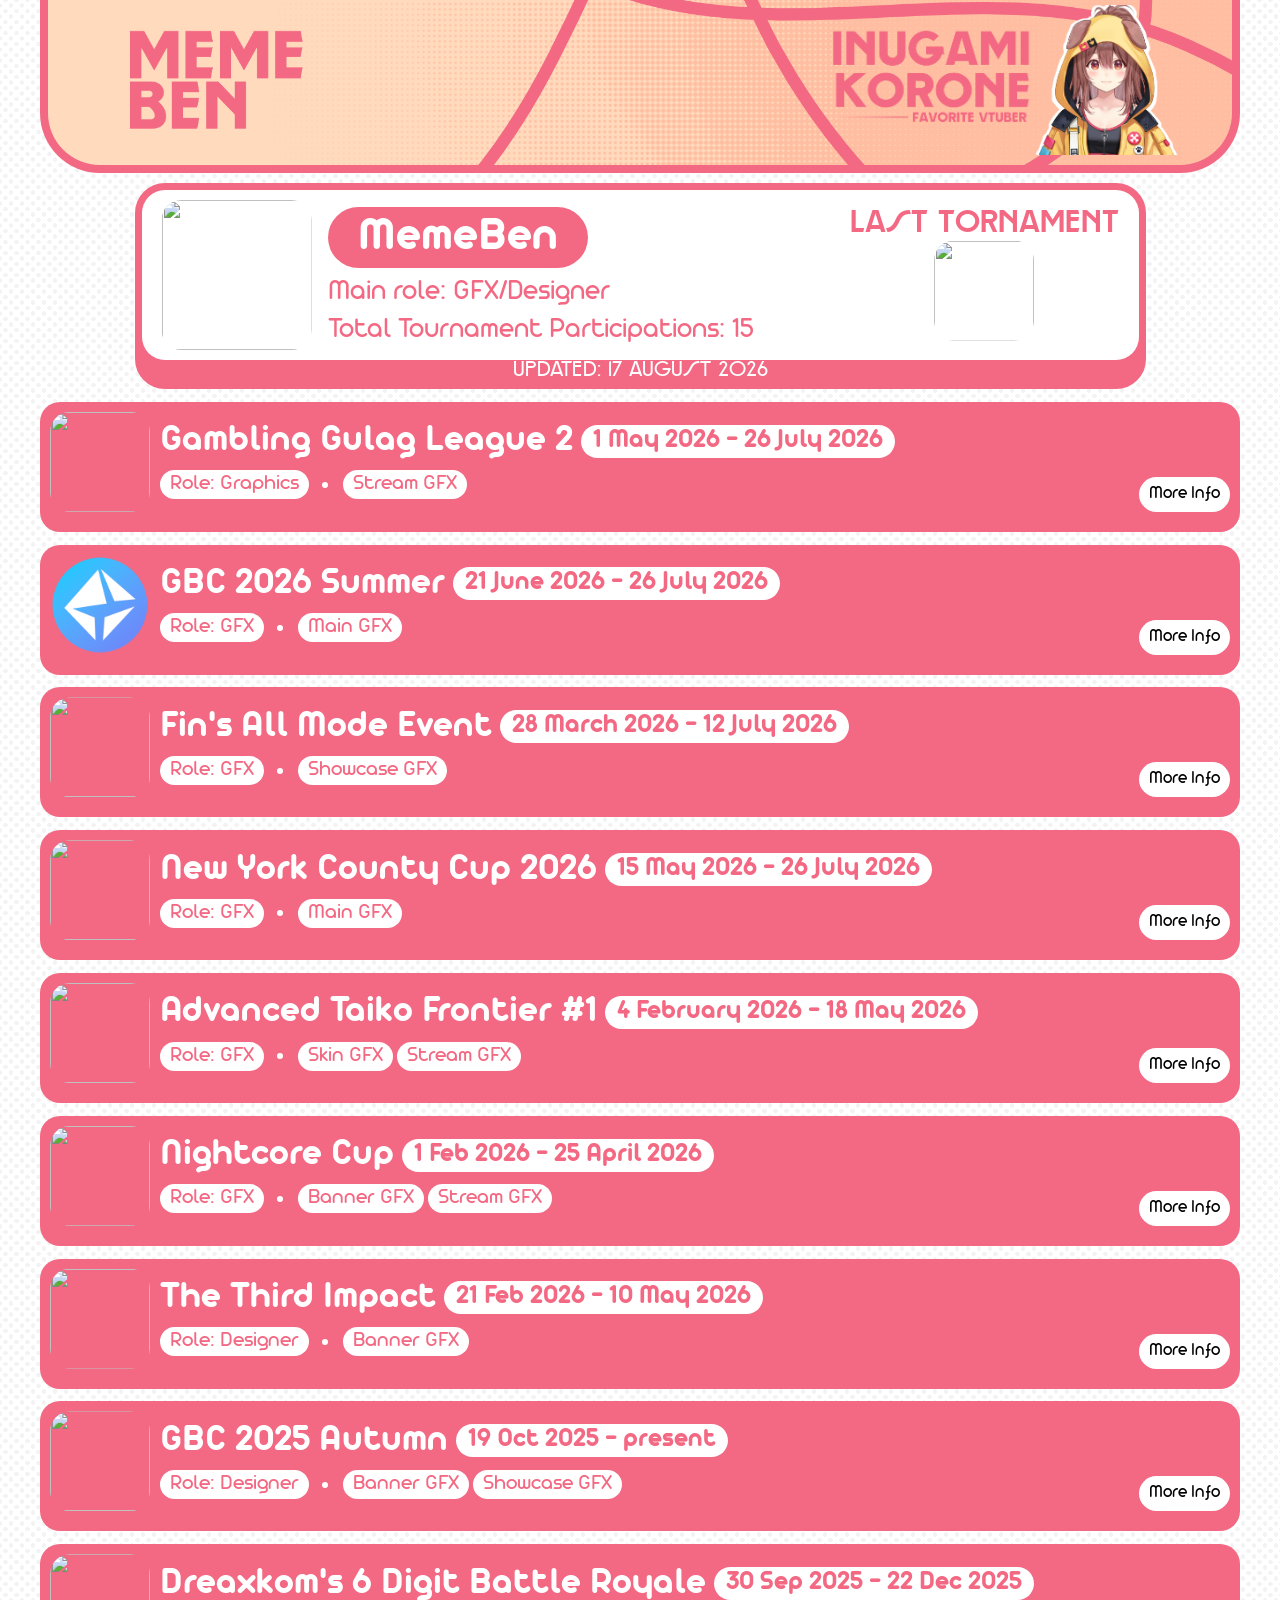
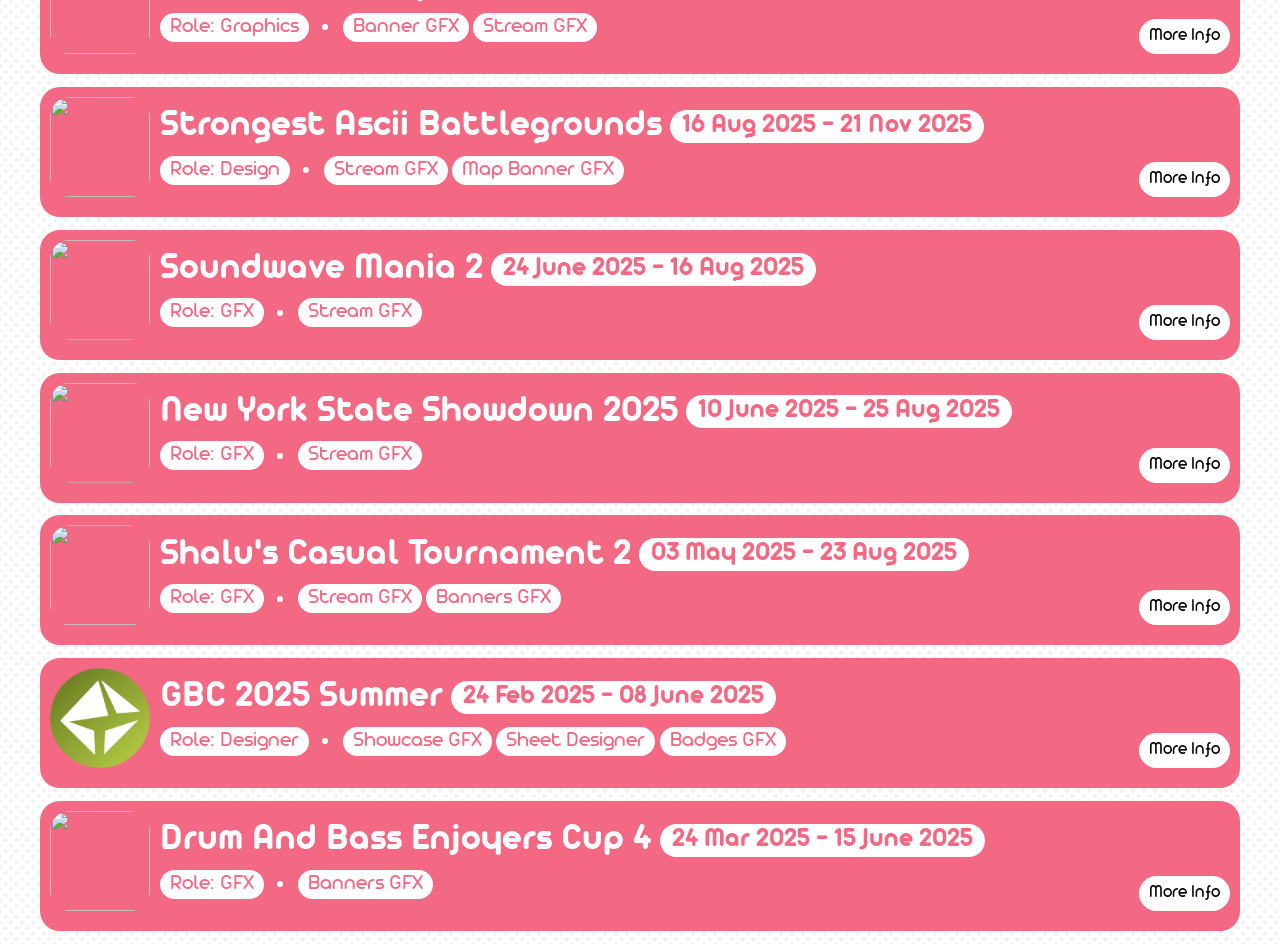
==== commit f769cacc: "date updt" ====
--- a/portfolio.html
+++ b/portfolio.html
@@ -29,7 +29,7 @@
                     <a href="https://osu.ppy.sh/community/forums/topics/2176063"><img class="ic" src="https://i.ppy.sh/528e3861bc07b6c49e0da38edd413a3224387337/68747470733a2f2f617269616f73752e6e656f6369746965732e6f72672f67676c62616e6e65722e706e67" height="100px"></img></a>
                 </last>
             </insidePlayer>
-            <updt>Updated: 9 June 2026</updt>
+            <updt>Updated: 17 August 2026</updt>
         </player>
         <tourns>
             <tour-box>
